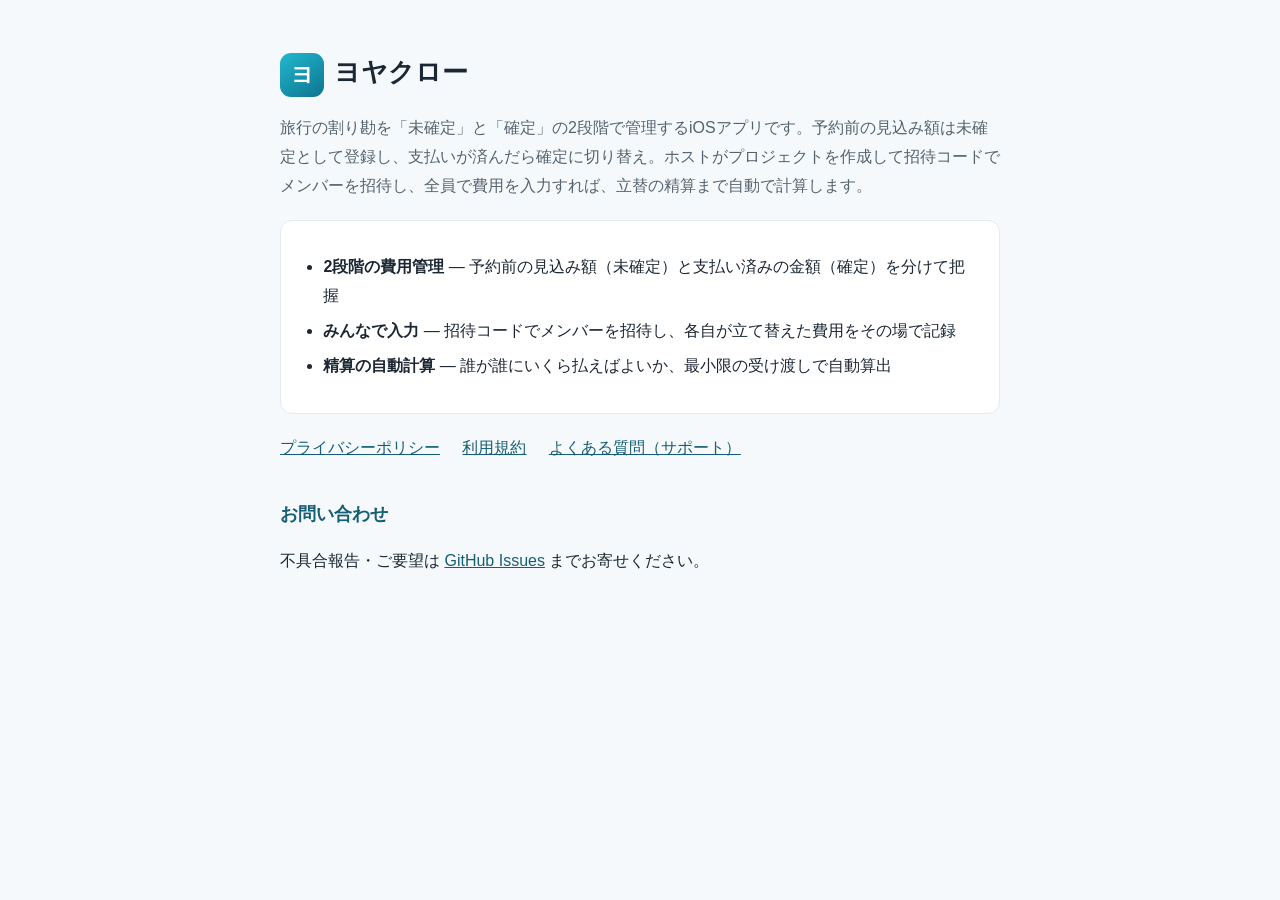
==== index.html @ ce684244 "ヨヤクロー サポートサイト初版（index/privacy/terms/support） Co-Authored-By: Claude Fable 5 <noreply@anthropic.com> " ====
<!doctype html>
<html lang="ja">
<head>
<meta charset="utf-8">
<meta name="viewport" content="width=device-width, initial-scale=1">
<title>ヨヤクロー サポート</title>
<link rel="stylesheet" href="style.css">
</head>
<body>
<h1 class="top"><span class="logo">ヨ</span>ヨヤクロー</h1>
<p class="lead">旅行の割り勘を「未確定」と「確定」の2段階で管理するiOSアプリです。予約前の見込み額は未確定として登録し、支払いが済んだら確定に切り替え。ホストがプロジェクトを作成して招待コードでメンバーを招待し、全員で費用を入力すれば、立替の精算まで自動で計算します。</p>

<div class="card">
  <ul>
    <li><strong>2段階の費用管理</strong> — 予約前の見込み額（未確定）と支払い済みの金額（確定）を分けて把握</li>
    <li><strong>みんなで入力</strong> — 招待コードでメンバーを招待し、各自が立て替えた費用をその場で記録</li>
    <li><strong>精算の自動計算</strong> — 誰が誰にいくら払えばよいか、最小限の受け渡しで自動算出</li>
  </ul>
</div>

<!-- TODO: App Store URL -->

<p class="links">
  <a href="privacy.html">プライバシーポリシー</a>
  <a href="terms.html">利用規約</a>
  <a href="support.html">よくある質問（サポート）</a>
</p>

<h2>お問い合わせ</h2>
<p>不具合報告・ご要望は <a href="https://github.com/PCside/yoyakuro-pages/issues">GitHub Issues</a> までお寄せください。</p>
<!-- TODO: 連絡先メールアドレス（ユーザー確認待ち） -->
</body>
</html>
---- style.css ----
:root{
  --bg:#F6F9FB;
  --text:#1B2733;
  --sub:#55636F;
  --muted:#85939E;
  --accent:#0E7490;
  --accent-strong:#155E75;
  --line:#E3EAF0;
  --card:#FFFFFF;
}
@media (prefers-color-scheme: dark){
  :root{
    --bg:#101820;
    --text:#E8EEF3;
    --sub:#B4C0CA;
    --muted:#7E8B96;
    --accent:#38BDD8;
    --accent-strong:#67D3E8;
    --line:#26323D;
    --card:#18222C;
  }
}
body{
  font-family:-apple-system,"Hiragino Sans",sans-serif;
  max-width:720px;
  margin:0 auto;
  padding:32px 20px 64px;
  line-height:1.8;
  color:var(--text);
  background:var(--bg);
}
h1{font-size:24px;border-bottom:3px solid var(--accent);padding-bottom:8px;}
h1.top{font-size:26px;border-bottom:none;padding-bottom:0;}
h1 .logo{
  display:inline-grid;place-items:center;
  width:44px;height:44px;border-radius:11px;
  background:linear-gradient(145deg,#22B8CF,#0E7490);
  color:#fff;font-size:22px;vertical-align:middle;margin-right:10px;
  border-bottom:none;
}
h2{font-size:18px;margin-top:36px;color:var(--accent-strong);}
a{color:var(--accent-strong);}
p{color:var(--text);}
ul,ol{padding-left:1.4em;}
li{margin:6px 0;}
dt{font-weight:700;margin-top:22px;}
dd{margin:4px 0 0;color:var(--sub);}
hr{border:none;border-top:1px solid var(--line);margin:48px 0;}
.updated{color:var(--muted);font-size:13px;}
.links a{display:inline-block;margin-right:18px;}
.lead{color:var(--sub);}
.card{
  background:var(--card);
  border:1px solid var(--line);
  border-radius:12px;
  padding:16px 20px;
  margin:20px 0;
}
.steps li{margin:10px 0;}
nav.footer{margin-top:56px;padding-top:16px;border-top:1px solid var(--line);font-size:14px;}
nav.footer a{margin-right:16px;}
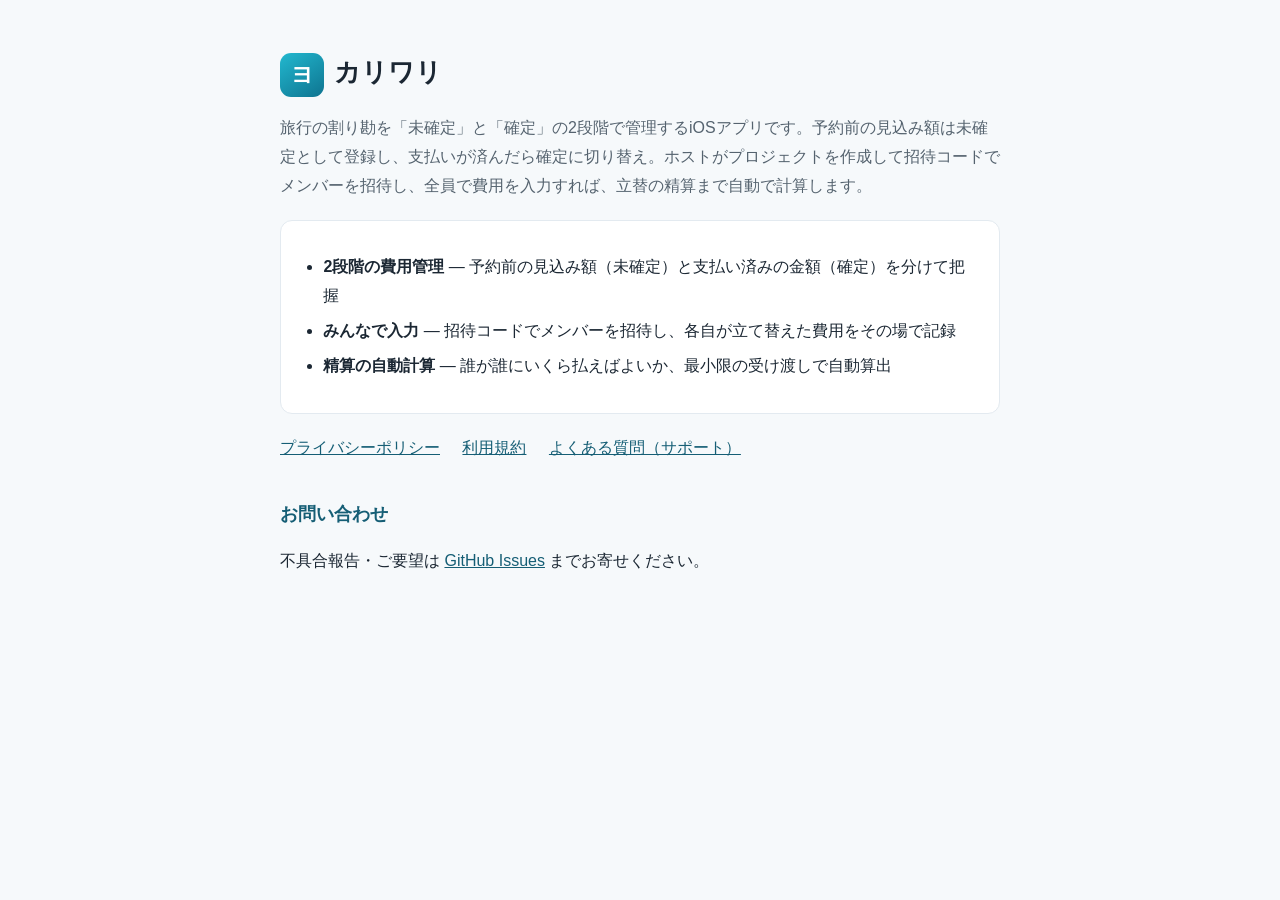
==== commit decf5482: "feat: rename app to カリワリ" ====
--- a/index.html
+++ b/index.html
@@ -3,11 +3,11 @@
 <head>
 <meta charset="utf-8">
 <meta name="viewport" content="width=device-width, initial-scale=1">
-<title>ヨヤクロー サポート</title>
+<title>カリワリ サポート</title>
 <link rel="stylesheet" href="style.css">
 </head>
 <body>
-<h1 class="top"><span class="logo">ヨ</span>ヨヤクロー</h1>
+<h1 class="top"><span class="logo">ヨ</span>カリワリ</h1>
 <p class="lead">旅行の割り勘を「未確定」と「確定」の2段階で管理するiOSアプリです。予約前の見込み額は未確定として登録し、支払いが済んだら確定に切り替え。ホストがプロジェクトを作成して招待コードでメンバーを招待し、全員で費用を入力すれば、立替の精算まで自動で計算します。</p>
 
 <div class="card">
